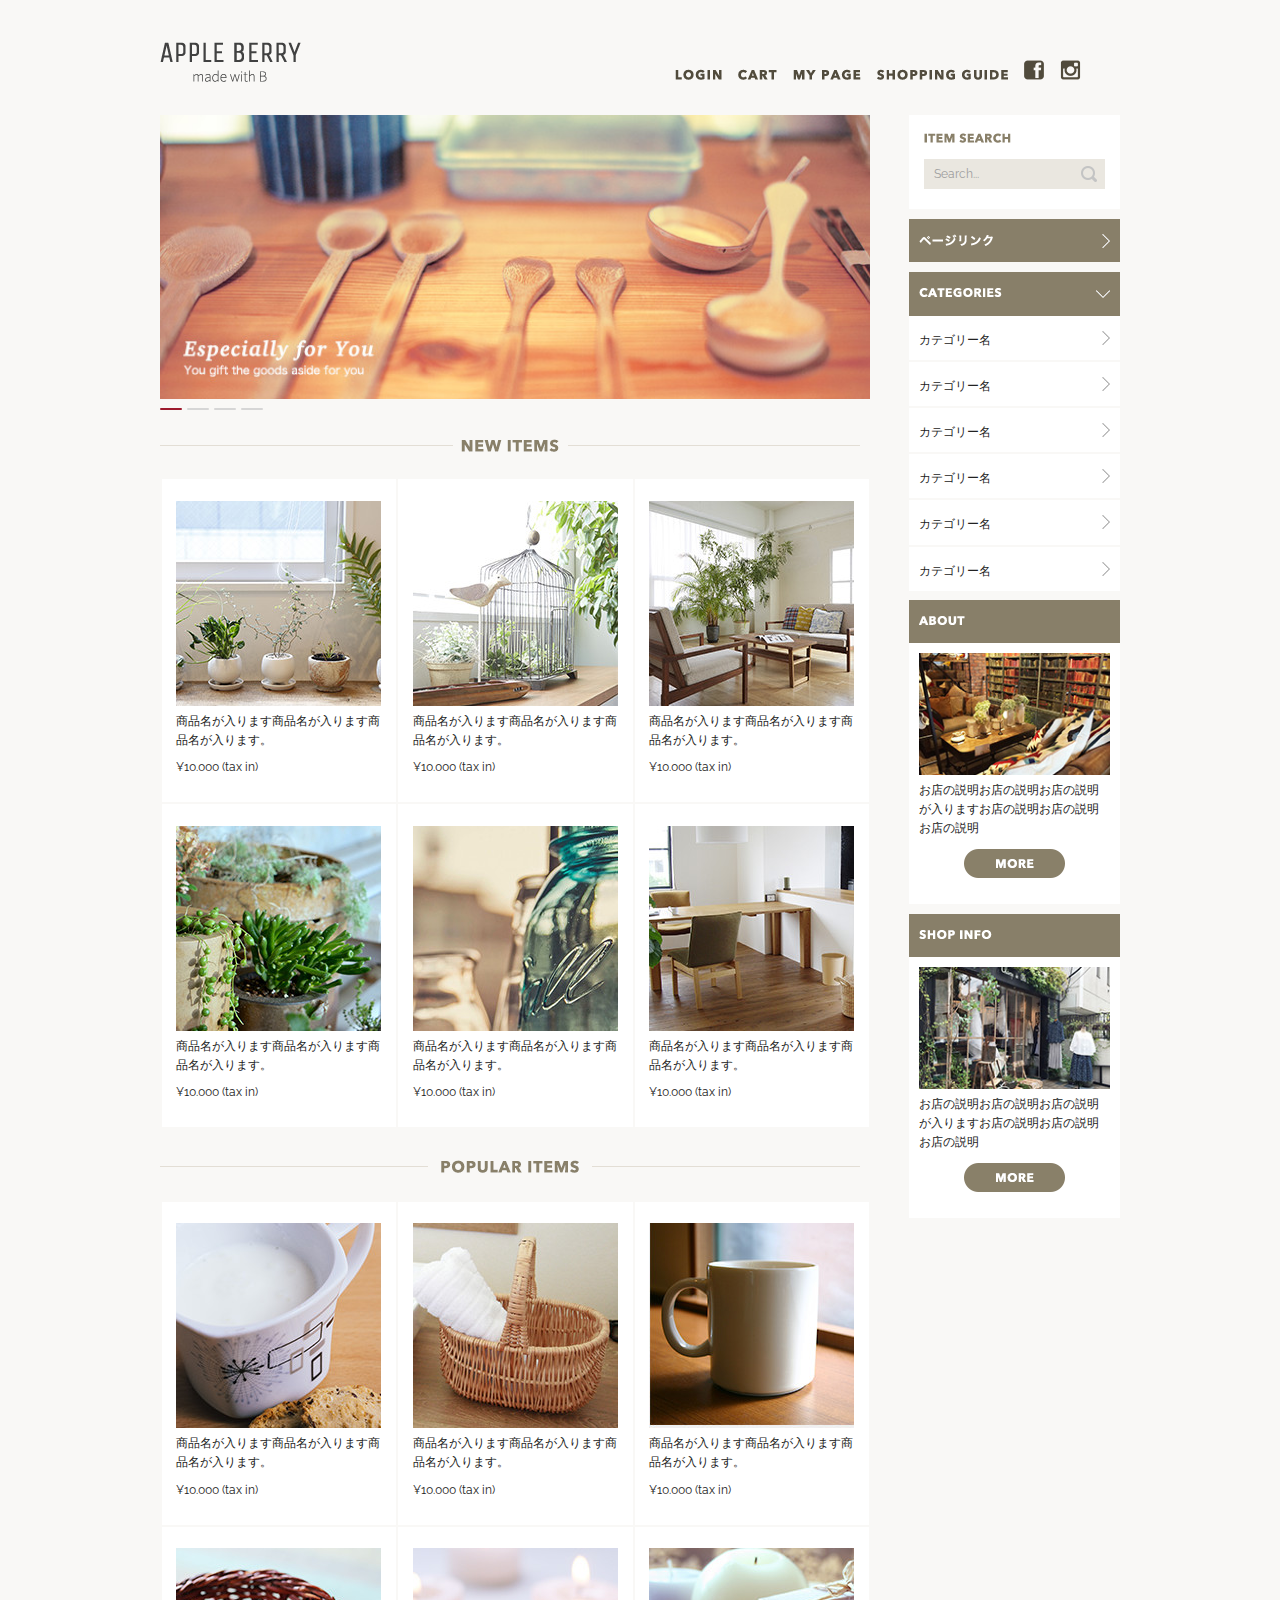
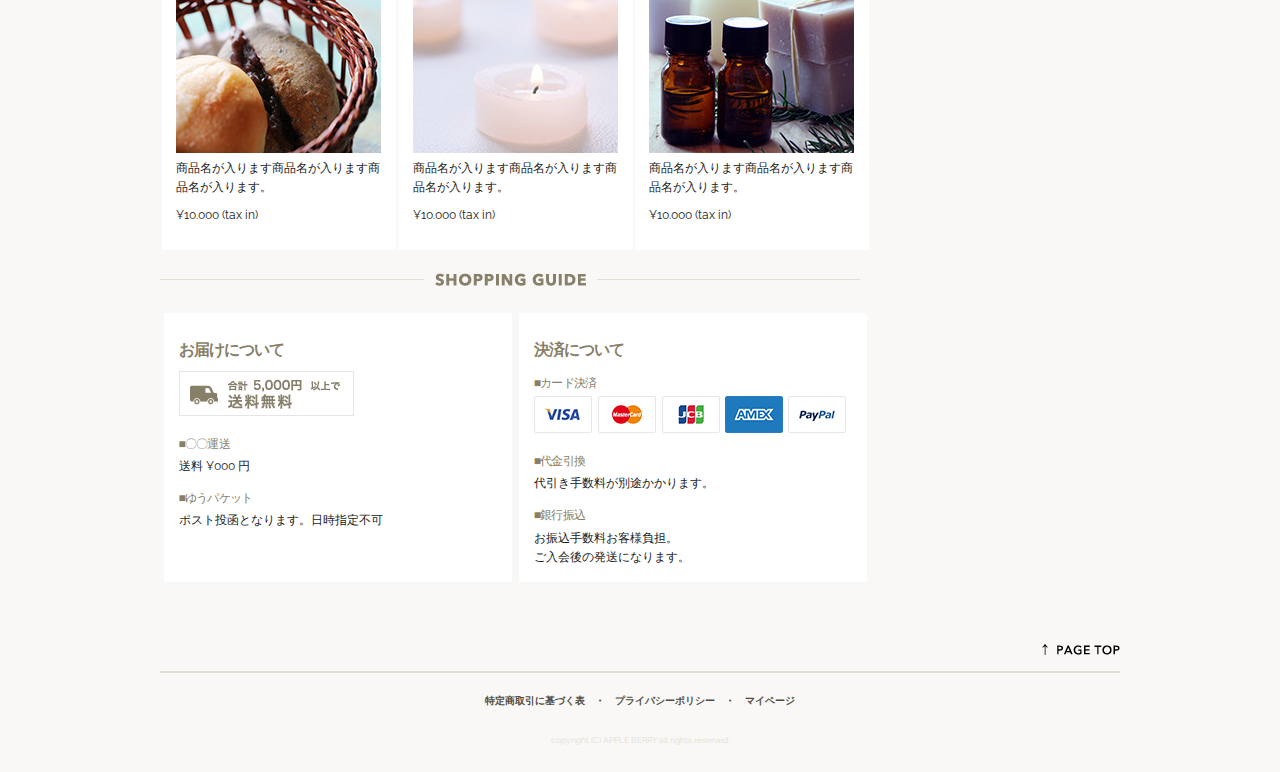
==== index.html @ 7e6e794e "first commit" ====
<!DOCTYPE html>
<html lang="ja">
<head>

  <!-- Basic Page Needs
  –––––––––––––––––––––––––––––––––––––––––––––––––– -->
  <meta charset="utf-8">
  <title>APPLE BERRY</title>
  <meta name="description" content="">
  <meta name="author" content="">

  <!-- Mobile Specific Metas
  –––––––––––––––––––––––––––––––––––––––––––––––––– -->
  <meta name="viewport" content="width=device-width, initial-scale=1">

  <!-- FONT
  –––––––––––––––––––––––––––––––––––––––––––––––––– -->
  <link href="//fonts.googleapis.com/css?family=Raleway:400,300,600" rel="stylesheet" type="text/css">

  <!-- Owl Carousel CSS 
  –––––––––––––––––––––––––––––––––––––––––––––––––– -->
  <link rel="stylesheet" href="owlcarousel/assets/owl.carousel.min.css">
  <link rel="stylesheet" href="owlcarousel/assets/owl.theme.default.min.css">
  <!-- jQuery -->
  <script type="text/javascript" src="https://ajax.googleapis.com/ajax/libs/jquery/1.10.2/jquery.min.js"></script>
  <!-- Owl Carousel JS -->
  <script src="owlcarousel/owl.carousel.min.js"></script>
  <script src="shop.js"></script>
  
    <!-- CSS
  –––––––––––––––––––––––––––––––––––––––––––––––––– -->
  <link rel="stylesheet" href="css/normalize.css">
  <link rel="stylesheet" href="css/skeleton.css">
  <link rel="stylesheet" href="css/shop.css">
  
  <!-- Favicon
  –––––––––––––––––––––––––––––––––––––––––––––––––– -->
  <link rel="icon" type="image/png" href="images/favicon.png">

</head>
<body>

  <!-- Primary Page Layout
  –––––––––––––––––––––––––––––––––––––––––––––––––– -->
<header>
  <div id="header_in"  class="container">
    <div class="row">
<!--logo & navi-->
      <div class="six columns logo">
        <h1><a href="index.html"><img class="u-max-full-width" src="images/top/logo.png" alt="APPLE BERRY" srcset="images/top/logo@2x.png 2x" /></a></h1>
      </div>
     
      <div class="six columns navi">
<!--sp navi-->
        <div class="sp_navi">
          <ul class="sp_navi_li">
            <li><a href="index.html"><img class="u-max-full-width" src="images/top_sp/fb.png" alt="" srcset="images/top_sp/fb@2x.png 2x" /></a></li> 
            <li><a href="index.html"><img class="u-max-full-width" src="images/top_sp/insta.png" alt="" srcset="images/top_sp/insta@2x.png 2x" /></a></li>
            <li class="navi_menu"><img class="u-max-full-width" src="images/top_sp/menu_icon.png" alt="" srcset="images/top_sp/menu_icon@2x.png 2x" /></li><!--cssで画像付ける-->
          </ul>
<!--sp ハンバーガーmenw-->
          <ul class="navi_menu_li">
            <li><a href=""><img class="u-max-full-width" src="images/top/menu_login.png" alt=""/></a></li>
            <li><a href=""><img class="u-max-full-width" src="images/top/menu_cart.png" alt="" /></a></li>
            <li><a href=""><img class="u-max-full-width" src="images/top/menu_mypage.png" alt="" /></a></li>
            <li><a href=""><img class="u-max-full-width" src="images/top/menu_guide.png" alt=""/></a></li>
          </ul>
        </div>
<!--pc navi-->
        <div class="pc_navi">
          <ul class="pc_navi_li">
            <li><a href=""><img class="u-max-full-width" src="images/top/menu_login.png" alt="" /></a></li>
            <li><a href=""><img class="u-max-full-width" src="images/top/menu_cart.png" alt=""/></a></li>
            <li><a href=""><img class="u-max-full-width" src="images/top/menu_mypage.png" alt=""/></a></li>
            <li><a href=""><img class="u-max-full-width" src="images/top/menu_guide.png" alt=""/></a></li>
            <li><a href=""><img class="u-max-full-width" src="images/top/facebook.png" alt=""/></a></li> 
            <li><a href=""><img class="u-max-full-width" src="images/top/insta.png" alt="" /></a></li>
          </ul>
        </div>
      </div>
    </div>
  </div>
</header>
<div class="container">
  <div class="row">
<!--slide_show-->
    <div class="nine columns">
      
      <div class="owl-carousel owl-theme">
        <img class="u-max-full-width" src="images/top/ca_banner.jpg" alt="Category Name" />
        <img class="u-max-full-width" src="images/top/ca_banner.jpg" alt="Category Name"  />
        <img class="u-max-full-width" src="images/top/ca_banner.jpg" alt="Category Name"  />
        <img class="u-max-full-width" src="images/top/ca_banner.jpg" alt="Category Name"  />
      </div>
<!--new_items-->
      <div id="new-items">
        <div class="title">
          <div class="pc_title"><img class="u-max-full-width" src="images/top/title_newitems.png" alt="" /></div>
          <div class="sp_title"><img class="u-max-full-width" src="images/top_sp/title_new_item.png" alt="" srcset="images/top_sp/title_new_item@2x.png 2x" /></div>
        </div>
        
        <div class="contents">
          <div class="item">
            <img class="u-max-full-width" src="images/top/item_01.jpg" alt="" />
            <p>商品名が入ります商品名が入ります商品名が入ります。</p>
            <p class="price">¥10.000 (tax in)</p>
          </div>
          <div class="item">
            <img class="u-max-full-width" src="images/top/item_02.jpg" alt="" />
            <p>商品名が入ります商品名が入ります商品名が入ります。</p>
            <p class="price">¥10.000 (tax in)</p>
          </div>
          <div class="item">
            <img class="u-max-full-width" src="images/top/item_03.jpg" alt="" />
            <p>商品名が入ります商品名が入ります商品名が入ります。</p>
            <p class="price">¥10.000 (tax in)</p>
          </div>
          <div class="item">
            <img class="u-max-full-width" src="images/top/item_04.jpg" alt="" />
            <p>商品名が入ります商品名が入ります商品名が入ります。</p>
            <p class="price">¥10.000 (tax in)</p>
          </div>
          <div class="item">
            <img class="u-max-full-width" src="images/top/item_05.jpg" alt="" />
            <p>商品名が入ります商品名が入ります商品名が入ります。</p>
            <p class="price">¥10.000 (tax in)</p>
          </div>
          <div class="item">
            <img class="u-max-full-width" src="images/top/item_06.jpg" alt="" />
            <p>商品名が入ります商品名が入ります商品名が入ります。</p>
            <p class="price">¥10.000 (tax in)</p>
          </div>
        </div>
        
      </div>
<!--popular_items-->
      <div id="popular-items">
        <div class="title">
          <div class="pc_title"><img class="u-max-full-width" src="images/top/title_popular.png" alt="" /></div>
          <div class="sp_title"><img class="u-max-full-width" src="images/top_sp/title_popular.png" alt="" srcset="images/top_sp/title_popular@2x.png 2x" /></div>
        </div>
        
        <div class="contents">
          <div class="item">
            <img class="u-max-full-width" src="images/top/item_07.jpg" alt="" />
            <p>商品名が入ります商品名が入ります商品名が入ります。</p>
            <p class="price">¥10.000 (tax in)</p>
          </div>
          <div class="item">
            <img class="u-max-full-width" src="images/top/item_08.jpg" alt="" />
            <p>商品名が入ります商品名が入ります商品名が入ります。</p>
            <p class="price">¥10.000 (tax in)</p>
          </div>
          <div class="item">
            <img class="u-max-full-width" src="images/top/item_09.jpg" alt="" />
            <p>商品名が入ります商品名が入ります商品名が入ります。</p>
            <p class="price">¥10.000 (tax in)</p>
          </div>
          <div class="item">
            <img class="u-max-full-width" src="images/top/item_10.jpg" alt="" />
            <p>商品名が入ります商品名が入ります商品名が入ります。</p>
            <p class="price">¥10.000 (tax in)</p>
          </div>
          <div class="item">
            <img class="u-max-full-width" src="images/top/item_11.jpg" alt="" />
            <p>商品名が入ります商品名が入ります商品名が入ります。</p>
            <p class="price">¥10.000 (tax in)</p>
          </div>
          <div class="item">
            <img class="u-max-full-width" src="images/top/item_12.jpg" alt="" />
            <p>商品名が入ります商品名が入ります商品名が入ります。</p>
            <p class="price">¥10.000 (tax in)</p>
          </div>
        </div>
        
       </div>
<!--shopping_guide-->
      <div id="guide">
         
        <div class="title">
          <div class="pc_title"><img class="u-max-full-width" src="images/top/title_guide.png" alt="" /></div>
          <div class="sp_title"><img class="u-max-full-width" src="images/top_sp/title_guide.png" alt="" srcset="images/top_sp/title_guide@2x.png 2x" /></div>
        </div>
         
        <div class="guide_box">
         <div class="box">
          <h3>お届けについて</h3>
          <p><img class="u-max-full-width" src="images/top/otodoke_banner.png" alt="" /></p>
          <h4>■〇〇運送</h4>
          <p>送料 ¥000 円</p>
          <h4>■ゆうパケット</h4>
          <p>ポスト投函となります。日時指定不可</p>
         </div>

         <div class="box">
          <h3>決済について</h3>
          <h4>■カード決済</h4>
          <p><img class="u-max-full-width" src="images/top/cards.png" alt="" /></p>
          <h4>■代金引換</h4>
          <p>代引き手数料が別途かかります。</p>
          <h4>■銀行振込</h4>
          <p>お振込手数料お客様負担。</p>
          <p>ご入会後の発送になります。</p>
         </div>
        </div>

      </div>
    </div><!-- /.nine -->

<!--side_bar-->
    <div class="three columns side-bar">
      <div id="item-search">
        <div class="title_img"><img class="u-max-full-width" src="images/top/itemserch.png" alt="" /></div>
        <input type="text" placeholder="Search...">
      </div>
      
        <div id="page_link_title"><img class="u-max-full-width"  src="images/top/pagelink.png" alt="" ></div>
      
      <div id="categories">
        <div class="top_bar_title"><img class="u-max-full-width" src="images/top/categories.png" alt="" /></div>
        
        <div class="categories_item">カテゴリー名</div>
        <div class="categories_item">カテゴリー名</div>
        <div class="categories_item">カテゴリー名</div>
        <div class="categories_item">カテゴリー名</div>
        <div class="categories_item">カテゴリー名</div>
        <div class="categories_item">カテゴリー名</div>
        
      </div>

      <div id="about">
        <div class="top_bar_title"><img class="u-max-full-width" src="images/top/about.png" alt=""/></div>
        <div class="about_box">
          <div class="about_img"><img class="u-max-full-width" src="images/top/about_img.jpg" alt="" /></div>
          <div class="sp_right">
            <p>お店の説明お店の説明お店の説明が入りますお店の説明お店の説明お店の説明</p>
            <div class="more_button"><img class="u-max-full-width" src="images/top/more_btn.png" alt="" /></div>
          </div>
        </div>
      </div>
      
      <div id="shop_info">
        <div class="top_bar_title"><img class="u-max-full-width" src="images/top/shop_info.png" alt="" /></div>
        <div class="info_box">
          <div class="info_img"><img class="u-max-full-width" src="images/top/shopinfo_img.jpg" alt="" /></div>
          <div class="sp_right">
            <p>お店の説明お店の説明お店の説明が入りますお店の説明お店の説明お店の説明</p>
            <div class="more_button"><img class="u-max-full-width"  src="images/top/more_btn.png" alt="" /></div>
          </div>
        </div>
      </div>
      
    </div>
  </div>
</div>
<!--footer-->
<footer>
  <div class="container">
    <div class="row">
      <div class="twelve columns">
        <div class="page_top_button"><img class="u-max-full-width" src="images/top/pagetop.png" alt="" /></div>
        <p class="footer_link"><a href="">特定商取引に基づく表</a><span>・</span><a href="">プライバシーポリシー</a><span>・</span><a href="">マイページ</a></p>
        <div class="copy_right"><p>copyright (C) APPLE BERRY all rights reserved.</p></div>
      </div>
    </div>
  </div>
</footer>

</body>
</html>
---- css/skeleton.css ----
/*
* Skeleton V2.0.4
* Copyright 2014, Dave Gamache
* www.getskeleton.com
* Free to use under the MIT license.
* http://www.opensource.org/licenses/mit-license.php
* 12/29/2014
*/


/* Table of contents
––––––––––––––––––––––––––––––––––––––––––––––––––
- Grid
- Base Styles
- Typography
- Links
- Buttons
- Forms
- Lists
- Code
- Tables
- Spacing
- Utilities
- Clearing
- Media Queries
*/


/* Grid
–––––––––––––––––––––––––––––––––––––––––––––––––– */
.container {
  position: relative;
  width: 100%;
  max-width: 960px;
  margin: 0 auto;
  padding: 0 20px;
  box-sizing: border-box; }
.column,
.columns {
  width: 100%;
  float: left;
  box-sizing: border-box; }

/* For devices larger than 400px */
@media (min-width: 400px) {
  .container {
    width: 85%;
    padding: 0; }
}

/* For devices larger than 550px */
@media (min-width: 550px) {
  .container {
    width: 80%; }
  .column,
  .columns {
    margin-left: 4%; }
  .column:first-child,
  .columns:first-child {
    margin-left: 0; }

  .one.column,
  .one.columns                    { width: 4.66666666667%; }
  .two.columns                    { width: 13.3333333333%; }
  .three.columns                  { width: 22%;            }
  .four.columns                   { width: 30.6666666667%; }
  .five.columns                   { width: 39.3333333333%; }
  .six.columns                    { width: 48%;            }
  .seven.columns                  { width: 56.6666666667%; }
  .eight.columns                  { width: 65.3333333333%; }
  .nine.columns                   { width: 74.0%;          }
  .ten.columns                    { width: 82.6666666667%; }
  .eleven.columns                 { width: 91.3333333333%; }
  .twelve.columns                 { width: 100%; margin-left: 0; }

  .one-third.column               { width: 30.6666666667%; }
  .two-thirds.column              { width: 65.3333333333%; }

  .one-half.column                { width: 48%; }

  /* Offsets */
  .offset-by-one.column,
  .offset-by-one.columns          { margin-left: 8.66666666667%; }
  .offset-by-two.column,
  .offset-by-two.columns          { margin-left: 17.3333333333%; }
  .offset-by-three.column,
  .offset-by-three.columns        { margin-left: 26%;            }
  .offset-by-four.column,
  .offset-by-four.columns         { margin-left: 34.6666666667%; }
  .offset-by-five.column,
  .offset-by-five.columns         { margin-left: 43.3333333333%; }
  .offset-by-six.column,
  .offset-by-six.columns          { margin-left: 52%;            }
  .offset-by-seven.column,
  .offset-by-seven.columns        { margin-left: 60.6666666667%; }
  .offset-by-eight.column,
  .offset-by-eight.columns        { margin-left: 69.3333333333%; }
  .offset-by-nine.column,
  .offset-by-nine.columns         { margin-left: 78.0%;          }
  .offset-by-ten.column,
  .offset-by-ten.columns          { margin-left: 86.6666666667%; }
  .offset-by-eleven.column,
  .offset-by-eleven.columns       { margin-left: 95.3333333333%; }

  .offset-by-one-third.column,
  .offset-by-one-third.columns    { margin-left: 34.6666666667%; }
  .offset-by-two-thirds.column,
  .offset-by-two-thirds.columns   { margin-left: 69.3333333333%; }

  .offset-by-one-half.column,
  .offset-by-one-half.columns     { margin-left: 52%; }

}


/* Base Styles
–––––––––––––––––––––––––––––––––––––––––––––––––– */
/* NOTE
html is set to 62.5% so that all the REM measurements throughout Skeleton
are based on 10px sizing. So basically 1.5rem = 15px :) */
html {
  font-size: 62.5%; }
body {
  font-size: 1.5em; /* currently ems cause chrome bug misinterpreting rems on body element */
  line-height: 1.6;
  font-weight: 400;
  font-family: "Raleway", "HelveticaNeue", "Helvetica Neue", Helvetica, Arial, sans-serif;
  color: #222; }


/* Typography
–––––––––––––––––––––––––––––––––––––––––––––––––– */
h1, h2, h3, h4, h5, h6 {
  margin-top: 0;
  margin-bottom: 2rem;
  font-weight: 300; }
h1 { font-size: 4.0rem; line-height: 1.2;  letter-spacing: -.1rem;}
h2 { font-size: 3.6rem; line-height: 1.25; letter-spacing: -.1rem; }
h3 { font-size: 3.0rem; line-height: 1.3;  letter-spacing: -.1rem; }
h4 { font-size: 2.4rem; line-height: 1.35; letter-spacing: -.08rem; }
h5 { font-size: 1.8rem; line-height: 1.5;  letter-spacing: -.05rem; }
h6 { font-size: 1.5rem; line-height: 1.6;  letter-spacing: 0; }

/* Larger than phablet */
@media (min-width: 550px) {
  h1 { font-size: 5.0rem; }
  h2 { font-size: 4.2rem; }
  h3 { font-size: 3.6rem; }
  h4 { font-size: 3.0rem; }
  h5 { font-size: 2.4rem; }
  h6 { font-size: 1.5rem; }
}

p {
  margin-top: 0; }


/* Links
–––––––––––––––––––––––––––––––––––––––––––––––––– */
a {
  color: #1EAEDB; }
a:hover {
  color: #0FA0CE; }


/* Buttons
–––––––––––––––––––––––––––––––––––––––––––––––––– */
.button,
button,
input[type="submit"],
input[type="reset"],
input[type="button"] {
  display: inline-block;
  height: 38px;
  padding: 0 30px;
  color: #555;
  text-align: center;
  font-size: 11px;
  font-weight: 600;
  line-height: 38px;
  letter-spacing: .1rem;
  text-transform: uppercase;
  text-decoration: none;
  white-space: nowrap;
  background-color: transparent;
  border-radius: 4px;
  border: 1px solid #bbb;
  cursor: pointer;
  box-sizing: border-box; }
.button:hover,
button:hover,
input[type="submit"]:hover,
input[type="reset"]:hover,
input[type="button"]:hover,
.button:focus,
button:focus,
input[type="submit"]:focus,
input[type="reset"]:focus,
input[type="button"]:focus {
  color: #333;
  border-color: #888;
  outline: 0; }
.button.button-primary,
button.button-primary,
input[type="submit"].button-primary,
input[type="reset"].button-primary,
input[type="button"].button-primary {
  color: #FFF;
  background-color: #33C3F0;
  border-color: #33C3F0; }
.button.button-primary:hover,
button.button-primary:hover,
input[type="submit"].button-primary:hover,
input[type="reset"].button-primary:hover,
input[type="button"].button-primary:hover,
.button.button-primary:focus,
button.button-primary:focus,
input[type="submit"].button-primary:focus,
input[type="reset"].button-primary:focus,
input[type="button"].button-primary:focus {
  color: #FFF;
  background-color: #1EAEDB;
  border-color: #1EAEDB; }


/* Forms
–––––––––––––––––––––––––––––––––––––––––––––––––– */
input[type="email"],
input[type="number"],
input[type="search"],
input[type="text"],
input[type="tel"],
input[type="url"],
input[type="password"],
textarea,
select {
  height: 38px;
  padding: 6px 10px; /* The 6px vertically centers text on FF, ignored by Webkit */
  background-color: #fff;
  border: 1px solid #D1D1D1;
  border-radius: 4px;
  box-shadow: none;
  box-sizing: border-box; }
/* Removes awkward default styles on some inputs for iOS */
input[type="email"],
input[type="number"],
input[type="search"],
input[type="text"],
input[type="tel"],
input[type="url"],
input[type="password"],
textarea {
  -webkit-appearance: none;
     -moz-appearance: none;
          appearance: none; }
textarea {
  min-height: 65px;
  padding-top: 6px;
  padding-bottom: 6px; }
input[type="email"]:focus,
input[type="number"]:focus,
input[type="search"]:focus,
input[type="text"]:focus,
input[type="tel"]:focus,
input[type="url"]:focus,
input[type="password"]:focus,
textarea:focus,
select:focus {
  border: 1px solid #33C3F0;
  outline: 0; }
label,
legend {
  display: block;
  margin-bottom: .5rem;
  font-weight: 600; }
fieldset {
  padding: 0;
  border-width: 0; }
input[type="checkbox"],
input[type="radio"] {
  display: inline; }
label > .label-body {
  display: inline-block;
  margin-left: .5rem;
  font-weight: normal; }


/* Lists
–––––––––––––––––––––––––––––––––––––––––––––––––– */
ul {
  list-style: circle inside; }
ol {
  list-style: decimal inside; }
ol, ul {
  padding-left: 0;
  margin-top: 0; }
ul ul,
ul ol,
ol ol,
ol ul {
  margin: 1.5rem 0 1.5rem 3rem;
  font-size: 90%; }
li {
  margin-bottom: 1rem; }


/* Code
–––––––––––––––––––––––––––––––––––––––––––––––––– */
code {
  padding: .2rem .5rem;
  margin: 0 .2rem;
  font-size: 90%;
  white-space: nowrap;
  background: #F1F1F1;
  border: 1px solid #E1E1E1;
  border-radius: 4px; }
pre > code {
  display: block;
  padding: 1rem 1.5rem;
  white-space: pre; }


/* Tables
–––––––––––––––––––––––––––––––––––––––––––––––––– */
th,
td {
  padding: 12px 15px;
  text-align: left;
  border-bottom: 1px solid #E1E1E1; }
th:first-child,
td:first-child {
  padding-left: 0; }
th:last-child,
td:last-child {
  padding-right: 0; }


/* Spacing
–––––––––––––––––––––––––––––––––––––––––––––––––– */
button,
.button {
  margin-bottom: 1rem; }
input,
textarea,
select,
fieldset {
  margin-bottom: 1.5rem; }
pre,
blockquote,
dl,
figure,
table,
p,
ul,
ol,
form {
  margin-bottom: 2.5rem; }


/* Utilities
–––––––––––––––––––––––––––––––––––––––––––––––––– */
.u-full-width {
  width: 100%;
  box-sizing: border-box; }
.u-max-full-width {
  max-width: 100%;
  box-sizing: border-box; }
.u-pull-right {
  float: right; }
.u-pull-left {
  float: left; }


/* Misc
–––––––––––––––––––––––––––––––––––––––––––––––––– */
hr {
  margin-top: 3rem;
  margin-bottom: 3.5rem;
  border-width: 0;
  border-top: 1px solid #E1E1E1; }


/* Clearing
–––––––––––––––––––––––––––––––––––––––––––––––––– */

/* Self Clearing Goodness */
.container:after,
.row:after,
.u-cf {
  content: "";
  display: table;
  clear: both; }


/* Media Queries
–––––––––––––––––––––––––––––––––––––––––––––––––– */
/*
Note: The best way to structure the use of media queries is to create the queries
near the relevant code. For example, if you wanted to change the styles for buttons
on small devices, paste the mobile query code up in the buttons section and style it
there.
*/


/* Larger than mobile */
@media (min-width: 400px) {}

/* Larger than phablet (also point when grid becomes active) */
@media (min-width: 550px) {}

/* Larger than tablet */
@media (min-width: 750px) {}

/* Larger than desktop */
@media (min-width: 1000px) {}

/* Larger than Desktop HD */
@media (min-width: 1200px) {}
---- css/shop.css ----
@charset "UTF-8";
/*--フォント--*/
html {
  font-size: 62.5%; }

body {
  background: #f9f8f6;
  font-size: 12px;
  font-size: 1.2rem; }

.clear_fix::after {
  content: '';
  display: block;
  clear: both; }

#header_in {
  padding-top: 35px; }
  @media (min-width: 550px) {
    #header_in .logo h1 {
      width: 170px; }
    #header_in .sp_navi {
      display: none; }
    #header_in .pc_navi_li {
      display: flex;
      align-items: flex-end;
      margin: 25px 0px 0px; }
      #header_in .pc_navi_li li {
        list-style: none;
        padding: 0px 0px 0px 16px; }
        #header_in .pc_navi_li li a {
          color: #524c3e;
          text-decoration: none;
          font-weight: bold; } }
  @media (max-width: 549px) {
    #header_in .logo {
      text-align: center; }
      #header_in .logo h1 {
        max-width: 50%;
        margin: 0 auto; }
    #header_in .navi .pc_navi {
      display: none; }
    #header_in .navi .sp_navi_li {
      list-style: none;
      display: flex;
      justify-content: center; }
      #header_in .navi .sp_navi_li li {
        margin: 0px 8px 0px; }
    #header_in .navi .navi_menu_li {
      list-style: none;
      width: 180px;
      position: absolute;
      top: 110px;
      right: 2%;
      border: 1px solid #eee;
      background: white;
      margin: 0;
      padding: 0;
      z-index: 100;
      display: none; }
      #header_in .navi .navi_menu_li li {
        display: block;
        padding: 10px 8px;
        border-bottom: 1px solid #eee;
        font-size: 14px;
        text-decoration: none;
        margin: 0; } }

.owl-theme .owl-nav.disabled + .owl-dots {
  margin-top: 0px;
  text-align: left; }

.owl-theme .owl-dots .owl-dot span {
  width: 22px;
  height: 2px;
  margin: 2px 5px 2px 0px;
  background: #D6D6D6;
  display: block;
  -webkit-backface-visibility: visible;
  transition: opacity .2s ease;
  border-radius: 30px; }

.owl-theme .owl-dots .owl-dot.active span, .owl-theme .owl-dots .owl-dot:hover span {
  background: #9d1a2d; }

#new-items .title {
  margin: 20px 0px; }
@media (min-width: 550px) {
  #new-items .sp_title {
    display: none; }
  #new-items .contents {
    display: flex;
    flex-wrap: wrap;
    margin-bottom: 10px; }
    #new-items .contents .item {
      background-color: #ffffff;
      width: 29%;
      padding: 3% 2% 0%;
      margin: 0px 0px 2px 2px; }
      #new-items .contents .item .price {
        margin-top: -17px; } }
@media (max-width: 549px) {
  #new-items .pc_title {
    display: none; }
  #new-items .sp_title {
    text-align: center; }
  #new-items .contents {
    display: flex;
    flex-wrap: wrap;
    margin-bottom: 10px; }
    #new-items .contents .item {
      background-color: #ffffff;
      width: 45%;
      padding: 3% 2% 0%;
      margin: 0px 0px 2px 2px; }
      #new-items .contents .item .price {
        margin-top: -17px; } }

#popular-items .title {
  margin: 30px 0px 20px; }
@media (min-width: 550px) {
  #popular-items .sp_title {
    display: none; }
  #popular-items .contents {
    display: flex;
    flex-wrap: wrap;
    margin-bottom: 10px; }
    #popular-items .contents .item {
      background-color: #ffffff;
      margin: 0px 0px 2px 2px;
      width: 29%;
      padding: 3% 2% 0%; }
      #popular-items .contents .item .price {
        margin-top: -17px; } }
@media (max-width: 549px) {
  #popular-items .pc_title {
    display: none; }
  #popular-items .sp_title {
    text-align: center; }
  #popular-items .contents {
    display: flex;
    flex-wrap: wrap;
    margin-bottom: 10px; }
    #popular-items .contents .item {
      background-color: #ffffff;
      margin: 0px 0px 2px 2px;
      width: 45%;
      padding: 3% 2% 0%; }
      #popular-items .contents .item .price {
        margin-top: -17px; } }

#guide .title {
  margin: 20px 0px 20px; }
@media (min-width: 550px) {
  #guide .sp_title {
    display: none; } }
@media (max-width: 549px) {
  #guide .sp_title {
    text-align: center; }
  #guide .pc_title {
    display: none; } }
#guide .guide_box {
  display: flex;
  width: 100%; }
  #guide .guide_box .box {
    background-color: #ffffff;
    margin: 0% 0.5% 0%;
    padding: 15px;
    width: 48%; }
    #guide .guide_box .box h3 {
      color: #887f69;
      font-size: 1.6rem;
      font-weight: bold;
      margin: 12px 0px 10px; }
    #guide .guide_box .box h4 {
      font-size: 1.2rem;
      color: #887f69;
      margin: 14px 0px 5px; }
    #guide .guide_box .box p {
      font-size: 1.2 rem;
      margin: 0px;
      padding: 0px; }
@media (max-width: 549px) {
  #guide .guide_box {
    flex-direction: column; }
    #guide .guide_box .box {
      width: 95%;
      margin-bottom: 4px;
      padding-right: 0px; } }

#item-search {
  padding: 5px 15px 5px 15px;
  background-color: #ffffff;
  margin-bottom: 10px; }
  #item-search .title_img {
    padding: 10px 0px; }
  #item-search input {
    background-color: #e2ddd4;
    background-repeat: no-repeat;
    color: #b0b0b0;
    opacity: 0.7;
    border-radius: 0;
    border: 0px;
    width: 100%;
    height: 30px;
    background-image: url("../images/top/search_icon.png");
    background-position: 95% 50%; }

#page_link_title {
  background-color: #887f69;
  margin-bottom: 10px;
  padding: 14px 0px 10px 10px;
  background-repeat: no-repeat;
  background-position: 95% 50%;
  background-image: url(../images/top/next_icon.png); }

#categories {
  margin-bottom: 9px; }
  #categories .top_bar_title {
    background-color: #887f69;
    margin: 0;
    padding: 12px 0px 12px 10px;
    background-repeat: no-repeat;
    background-position: 95% 50%;
    background-image: url(../images/top/down_icon.png); }
  #categories .categories_item {
    background-color: #ffffff;
    margin-bottom: 2px;
    padding: 15px 0px 10px 10px;
    background-repeat: no-repeat;
    background-position: 95% 50%;
    background-image: url(../images/top/next_icon_gray.png); }

#about {
  margin-bottom: 10px; }
  #about .top_bar_title {
    background-color: #887f69;
    padding: 12px 0px 12px 10px; }
  @media (min-width: 550px) {
    #about .about_box {
      background-color: #ffffff;
      padding: 10px; }
      #about .about_box p {
        margin-bottom: 10px; }
      #about .about_box .more_button {
        text-align: center;
        margin-bottom: 10px; } }

@media (max-width: 549px) {
  .about_box {
    background-color: #ffffff;
    padding: 10px;
    display: flex; }
    .about_box .sp_right {
      width: 50%;
      padding-left: 10px; }
      .about_box .sp_right p {
        margin-bottom: 10px; } }
#shop_info
.top_bar_title {
  background-color: #887f69;
  margin: 0;
  padding: 12px 0px 12px 10px; }

@media (min-width: 550px) {
  .info_box {
    background-color: #ffffff;
    padding: 10px; }
    .info_box p {
      margin-bottom: 10px; }
    .info_box .more_button {
      text-align: center;
      margin-bottom: 10px; } }
@media (max-width: 549px) {
  .info_box {
    background-color: #ffffff;
    padding: 10px;
    display: flex; }
    .info_box .sp_right {
      width: 50%;
      padding-left: 10px; }
      .info_box .sp_right p {
        margin-bottom: 10px; } }
@media (min-width: 550px) {
  .page_top_button {
    text-align: right;
    margin: 60px 0px 20px;
    padding-bottom: 10px;
    border-bottom: 2px solid #e2ddd4; } }
@media (max-width: 549px) {
  .page_top_button {
    text-align: center;
    margin: 20px 0px 10px;
    padding-bottom: 20px;
    border-bottom: 2px solid #e2ddd4; } }
.footer_link {
  color: #524c3e;
  text-align: center;
  font-weight: bold;
  font-size: 0.8em;
  margin-top: 10px; }
  .footer_link span {
    margin: 0px 10px; }
  .footer_link a {
    color: #524c3e;
    text-decoration: none; }

.copy_right {
  color: #e2ddd4;
  text-align: center;
  font-size: 0.7em;
  margin: 5px; }

/*--------- list.html ---------*/
#pankuzu_list {
  background-color: #e2ddd4;
  display: flex;
  padding: 10px;
  margin-bottom: 10px;
  border: 2px solid #e2ddd4;
  border-radius: 4px; }
  #pankuzu_list .home_icon {
    padding: 0px 10px; }
  #pankuzu_list p {
    color: #524c3e;
    margin: 0px;
    opacity: 0.5; }

#head_img {
  margin-bottom: 10px; }
  @media (min-width: 550px) {
    #head_img .head_img_sp {
      display: none; } }
  @media (max-width: 549px) {
    #head_img .head_img_pc {
      display: none; } }

@media (min-width: 550px) {
  #img_list .contents {
    display: flex;
    flex-wrap: wrap;
    margin-bottom: 10px; }
    #img_list .contents .item {
      background-color: #ffffff;
      width: 29%;
      padding: 3% 2% 0%;
      margin: 1px; }
      #img_list .contents .item .price {
        margin-top: -17px; } }
@media (max-width: 549px) {
  #img_list .contents {
    display: flex;
    flex-wrap: wrap;
    margin-bottom: 10px; }
    #img_list .contents .item {
      background-color: #ffffff;
      width: 45%;
      padding: 3% 2% 0%;
      margin: 1px; }
      #img_list .contents .item .price {
        margin-top: -17px; } }

#under_button {
  display: flex;
  justify-content: space-between;
  margin: 20px 0px; }
  #under_button .back_button {
    background-color: #887f69;
    color: #ffffff;
    width: 120px;
    padding: 10px;
    text-align: center;
    font-weight: bold;
    letter-spacing: 2px; }
  #under_button .next_button {
    background-color: #887f69;
    color: #ffffff;
    width: 120px;
    text-align: center;
    padding: 10px;
    font-weight: bold;
    letter-spacing: 2px; }

#recent_title {
  margin: 30px 0px 15px; }
  @media (min-width: 550px) {
    #recent_title .recent_title_sp {
      display: none; } }
  @media (max-width: 549px) {
    #recent_title .recent_title_pc {
      display: none; }
    #recent_title .recent_title_sp {
      text-align: center;
      margin-top: 20px; } }

@media (min-width: 550px) {
  #recent_list .contents {
    display: flex;
    flex-wrap: wrap;
    margin-bottom: 10px; }
    #recent_list .contents .item {
      background-color: #ffffff;
      width: 29%;
      padding: 3% 2% 0%;
      margin: 1px; }
      #recent_list .contents .item .price {
        margin-top: -17px; } }
@media (max-width: 549px) {
  #recent_list .contents {
    display: flex;
    flex-wrap: wrap;
    margin-bottom: 10px; }
    #recent_list .contents .item {
      background-color: #ffffff;
      width: 45%;
      padding: 3% 2% 0%;
      margin: 1px; }
      #recent_list .contents .item .price {
        margin-top: -17px; } }

#product {
  background-color: #ffffff; }
  @media (min-width: 550px) {
    #product {
      padding: 30px 60px; } }
  @media (max-width: 549px) {
    #product {
      padding: 40px 0px; } }
  #product .name_bar {
    display: flex;
    justify-content: space-between;
    border-bottom: 2px solid #e2ddd4;
    margin-bottom: 20px; }
    #product .name_bar .name {
      font-weight: bold;
      letter-spacing: 2px;
      font-size: 1.2em; }
    #product .name_bar p {
      color: #e2ddd4;
      font-weight: bold; }
  @media (min-width: 550px) {
    #product .product_img {
      display: flex;
      border-bottom: 2px solid #e2ddd4; }
      #product .product_img .main_img {
        width: 70%; }
      #product .product_img ul {
        display: flex;
        flex-wrap: wrap;
        margin-bottom: 0px;
        width: 30%; }
        #product .product_img ul li {
          list-style: none;
          flex-shrink: 0;
          width: 43%;
          margin: 0px 0px 0px 10px; } }
  @media (max-width: 549px) {
    #product .product_img {
      border-bottom: 2px solid #e2ddd4; }
      #product .product_img ul {
        display: flex;
        flex-wrap: wrap;
        margin-bottom: 0px;
        justify-content: space-between; }
        #product .product_img ul li {
          list-style: none;
          width: 18%;
          margin: 0px 0px 5px; } }

#color_size {
  padding-bottom: 20px;
  widrth: 100%; }
  #color_size .title {
    padding: 20px 0px; }
  #color_size .color_size_box {
    border: 1px solid #e2ddd4;
    text-align: center;
    color: #887f69;
    font-weight: bold;
    width: 100%; }
    #color_size .color_size_box th {
      border-right: 1px solid #e2ddd4;
      width: 26%;
      text-align: center;
      padding: 8px 0px; }
    #color_size .color_size_box td {
      border-right: 1px solid #e2ddd4;
      width: 37%;
      text-align: center;
      padding: 8px 0px; }
    #color_size .color_size_box span {
      padding: 0px 7px;
      border: 1px solid #e2ddd4; }

@media (min-width: 550px) {
  #price_cart {
    display: flex;
    justify-content: space-between; }
    #price_cart .price_bar {
      width: 55%;
      border-top: 2px solid #e2ddd4;
      border-bottom: 2px solid #e2ddd4;
      display: flex;
      height: 65px;
      line-height: 5.5; }
      #price_cart .price_bar .price_img {
        width: 35%; }
      #price_cart .price_bar .price_text {
        width: 65%;
        font-style: oblique;
        line-height: 2.5;
        font-size: 15px;
        font-size: 1.5rem; }
        #price_cart .price_bar .price_text .red {
          color: #e80f66; }
        #price_cart .price_bar .price_text .big {
          font-size: 2.2rem;
          display: inline-block;
          transform: scale(0.9, 1.4); }
        #price_cart .price_bar .price_text .tax {
          font-weight: bold; }
    #price_cart .cart_img {
      width: 40%; } }
@media (max-width: 549px) {
  #price_cart .price_bar {
    width: 100%;
    border-top: 2px solid #e2ddd4;
    border-bottom: 2px solid #e2ddd4;
    display: flex;
    height: 65px;
    align-items: center; }
    #price_cart .price_bar .price_img {
      width: 38%; }
    #price_cart .price_bar .price_text {
      width: 60%;
      font-style: oblique;
      line-height: 2.5;
      font-size: 15px;
      font-size: 1.5rem; }
      #price_cart .price_bar .price_text .red {
        color: #e80f66; }
      #price_cart .price_bar .price_text .big {
        font-size: 2.2rem;
        display: inline-block;
        transform: scale(0.9, 1.4); }
      #price_cart .price_bar .price_text .tax {
        font-weight: bold; }
  #price_cart .cart_img {
    display: none; } }
@media (min-width: 550px) {
  #quantity {
    display: flex;
    border-bottom: 2px solid #e2ddd4;
    display: flex;
    height: 65px;
    align-items: center; }
    #quantity .quantity_img {
      width: 20%; }
    #quantity input {
      margin-top: 15px; } }
@media (max-width: 549px) {
  #quantity {
    display: flex;
    border-bottom: 2px solid #e2ddd4;
    display: flex;
    height: 65px;
    align-items: center; }
    #quantity .quantity_img {
      width: 38%; }
    #quantity input {
      margin-top: 15px; } }
@media (min-width: 550px) {
  .sp_cart_img {
    display: none; } }
@media (max-width: 549px) {
  .sp_cart_img {
    margin: 15px 0px;
    text-align: center; } }

#description .title {
  border-bottom: 2px solid #e2ddd4;
  color: #887f69;
  font-weight: bold;
  font-size: 15px;
  font-size: 1.5rem;
  padding: 10px 0px;
  margin-top: 20px; }
#description .item_title {
  color: #887f69;
  font-weight: bold;
  font-size: 15px;
  font-size: 1.5rem;
  padding: 20px 0px; }
#description .description_text {
  color: #524c3e;
  font-size: 14px;
  font-size: 1.4rem; }
#description .color_size {
  margin: 20px 0px;
  width: 100%;
  color: #887f69;
  border: 1px solid #e2ddd4; }
  #description .color_size th {
    background-color: #f9f8f6;
    border-right: 1px solid #e2ddd4;
    padding: 8px 0px;
    width: 25%;
    text-align: center; }
  #description .color_size td {
    width: 75%;
    padding: 8px 0px 8px 10px; }

/*# sourceMappingURL=shop.css.map */
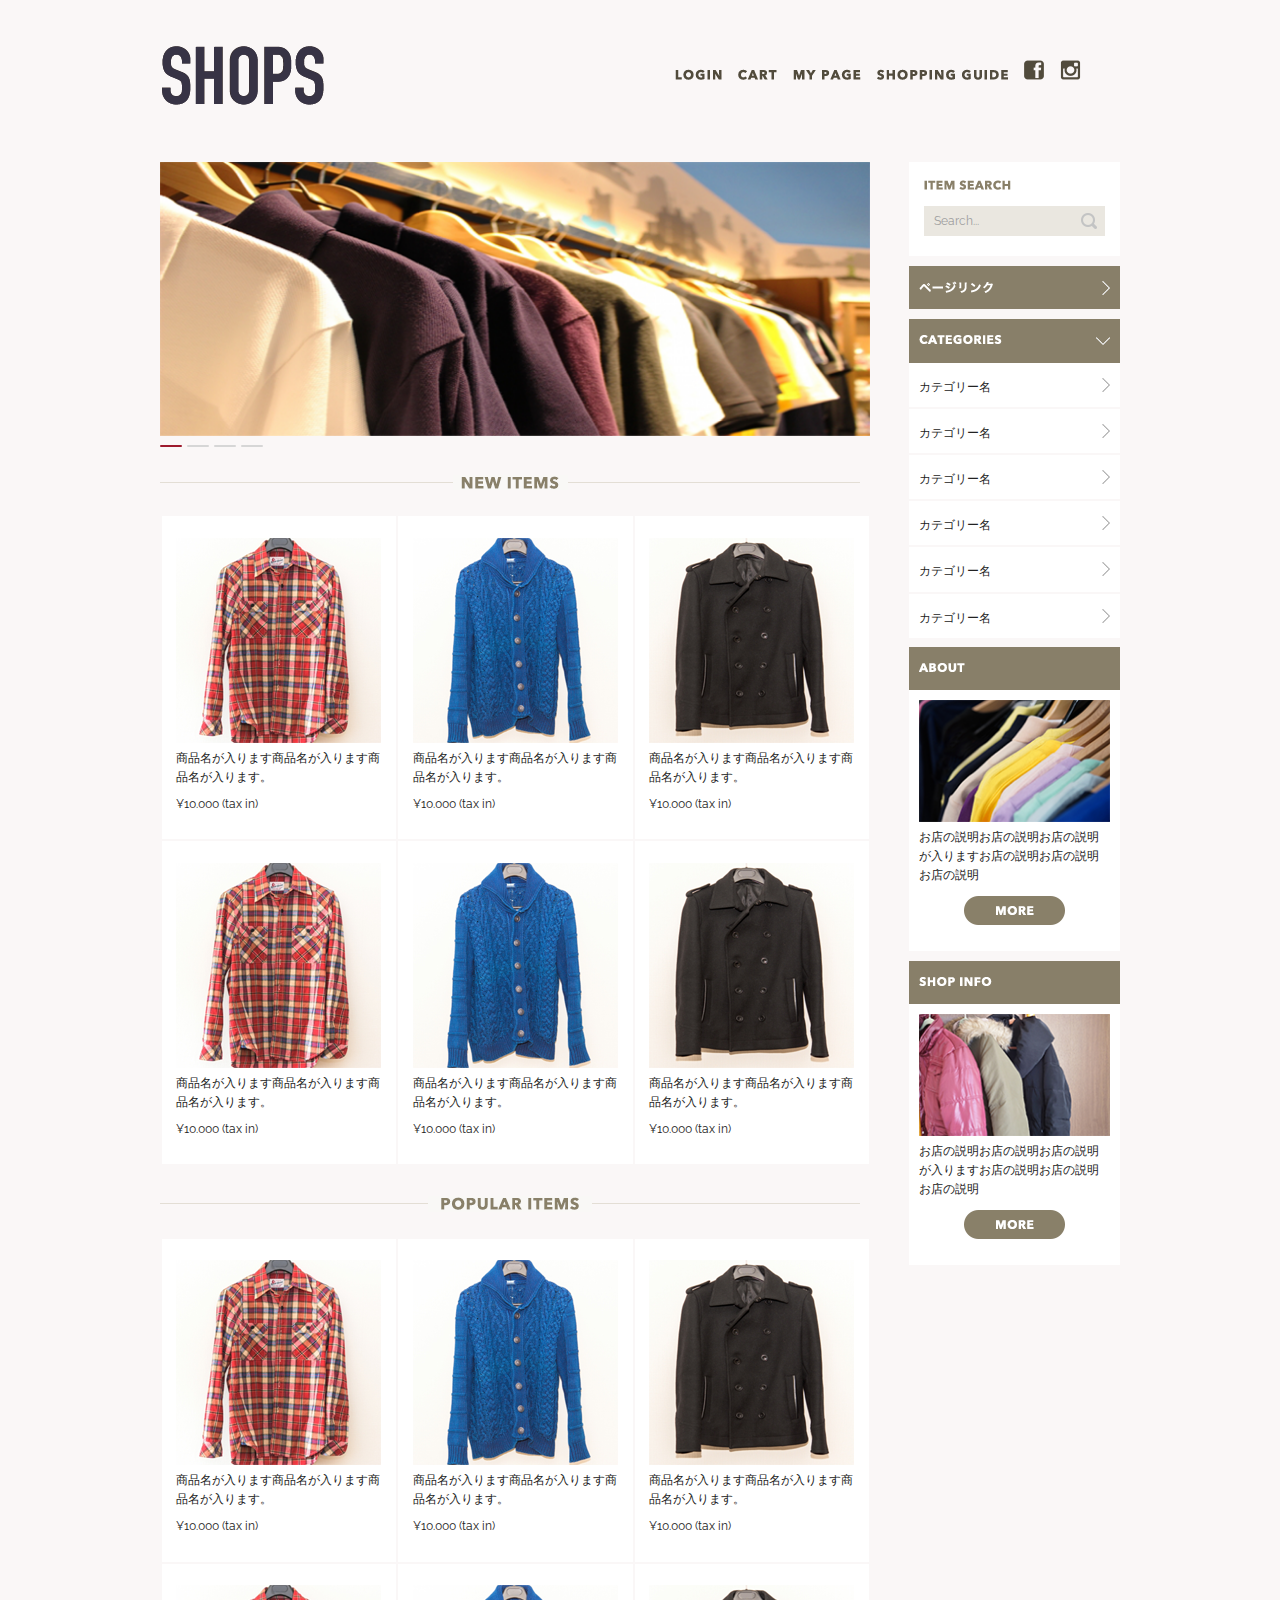
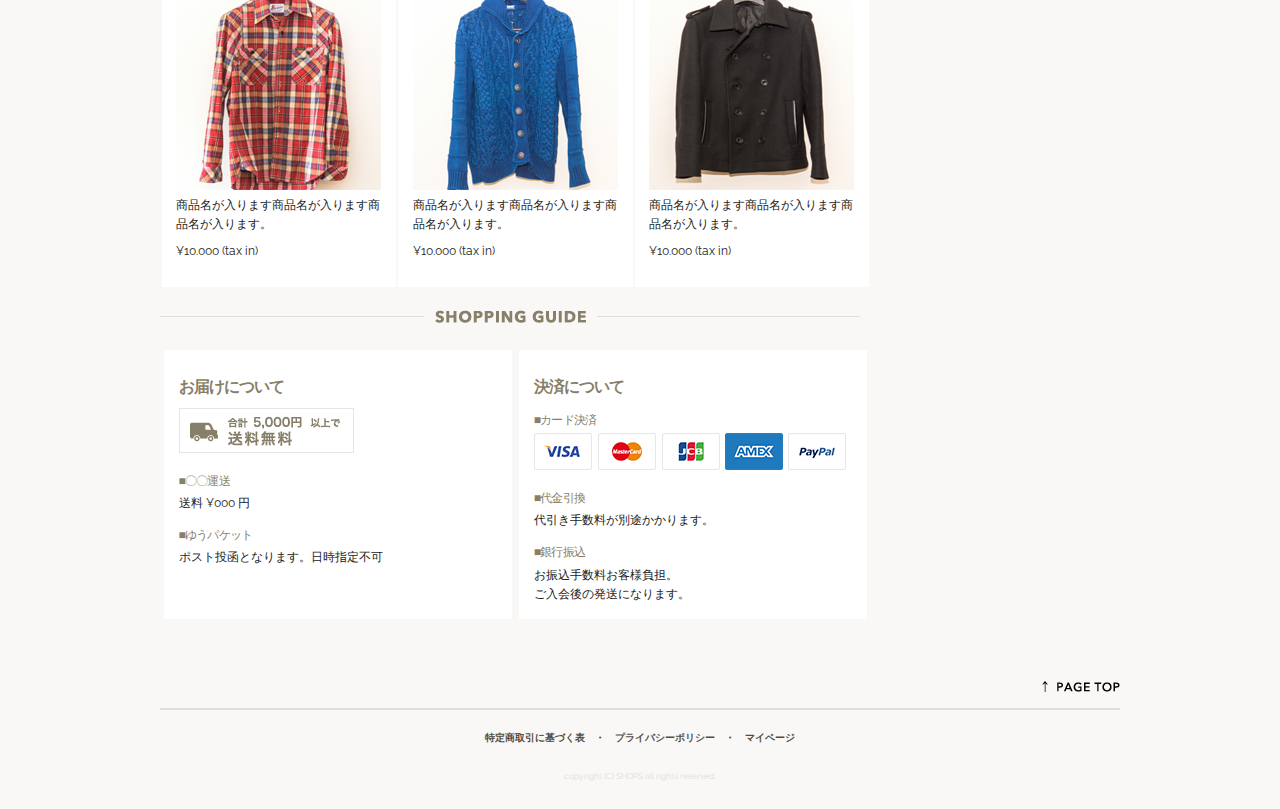
==== commit 3e4a8d0b: "add images" ====
--- a/index.html
+++ b/index.html
@@ -5,7 +5,7 @@
   <!-- Basic Page Needs
   –––––––––––––––––––––––––––––––––––––––––––––––––– -->
   <meta charset="utf-8">
-  <title>APPLE BERRY</title>
+  <title>SHOPS</title>
   <meta name="description" content="">
   <meta name="author" content="">
 
@@ -260,7 +260,7 @@
       <div class="twelve columns">
         <div class="page_top_button"><img class="u-max-full-width" src="images/top/pagetop.png" alt="" /></div>
         <p class="footer_link"><a href="">特定商取引に基づく表</a><span>・</span><a href="">プライバシーポリシー</a><span>・</span><a href="">マイページ</a></p>
-        <div class="copy_right"><p>copyright (C) APPLE BERRY all rights reserved.</p></div>
+        <div class="copy_right"><p>copyright (C) SHOPS all rights reserved.</p></div>
       </div>
     </div>
   </div>
--- a/css/shop.css
+++ b/css/shop.css
@@ -4,7 +4,7 @@
   font-size: 62.5%; }
 
 body {
-  background: #f9f8f6;
+  background: #FAF7F7;
   font-size: 12px;
   font-size: 1.2rem; }
 
@@ -326,7 +326,8 @@
     opacity: 0.5; }
 
 #head_img {
-  margin-bottom: 10px; }
+  margin-bottom: 10px;
+  width: 100%; }
   @media (min-width: 550px) {
     #head_img .head_img_sp {
       display: none; } }
@@ -424,19 +425,32 @@
       padding: 30px 60px; } }
   @media (max-width: 549px) {
     #product {
-      padding: 40px 0px; } }
-  #product .name_bar {
-    display: flex;
-    justify-content: space-between;
-    border-bottom: 2px solid #e2ddd4;
-    margin-bottom: 20px; }
-    #product .name_bar .name {
-      font-weight: bold;
-      letter-spacing: 2px;
-      font-size: 1.2em; }
-    #product .name_bar p {
-      color: #e2ddd4;
-      font-weight: bold; }
+      padding: 20px 10px; } }
+  @media (min-width: 550px) {
+    #product .name_bar {
+      display: flex;
+      justify-content: space-between;
+      border-bottom: 2px solid #e2ddd4;
+      margin-bottom: 20px; }
+      #product .name_bar .name {
+        font-weight: bold;
+        letter-spacing: 2px;
+        font-size: 1.2em; }
+      #product .name_bar p {
+        color: #e2ddd4;
+        font-weight: bold; } }
+  @media (max-width: 549px) {
+    #product .name_bar {
+      border-bottom: 2px solid #e2ddd4;
+      margin-bottom: 20px; }
+      #product .name_bar .name {
+        font-weight: bold;
+        letter-spacing: 2px;
+        font-size: 1.2em; }
+      #product .name_bar p {
+        color: #e2ddd4;
+        font-weight: bold;
+        margin-bottom: 10px; } }
   @media (min-width: 550px) {
     #product .product_img {
       display: flex;
